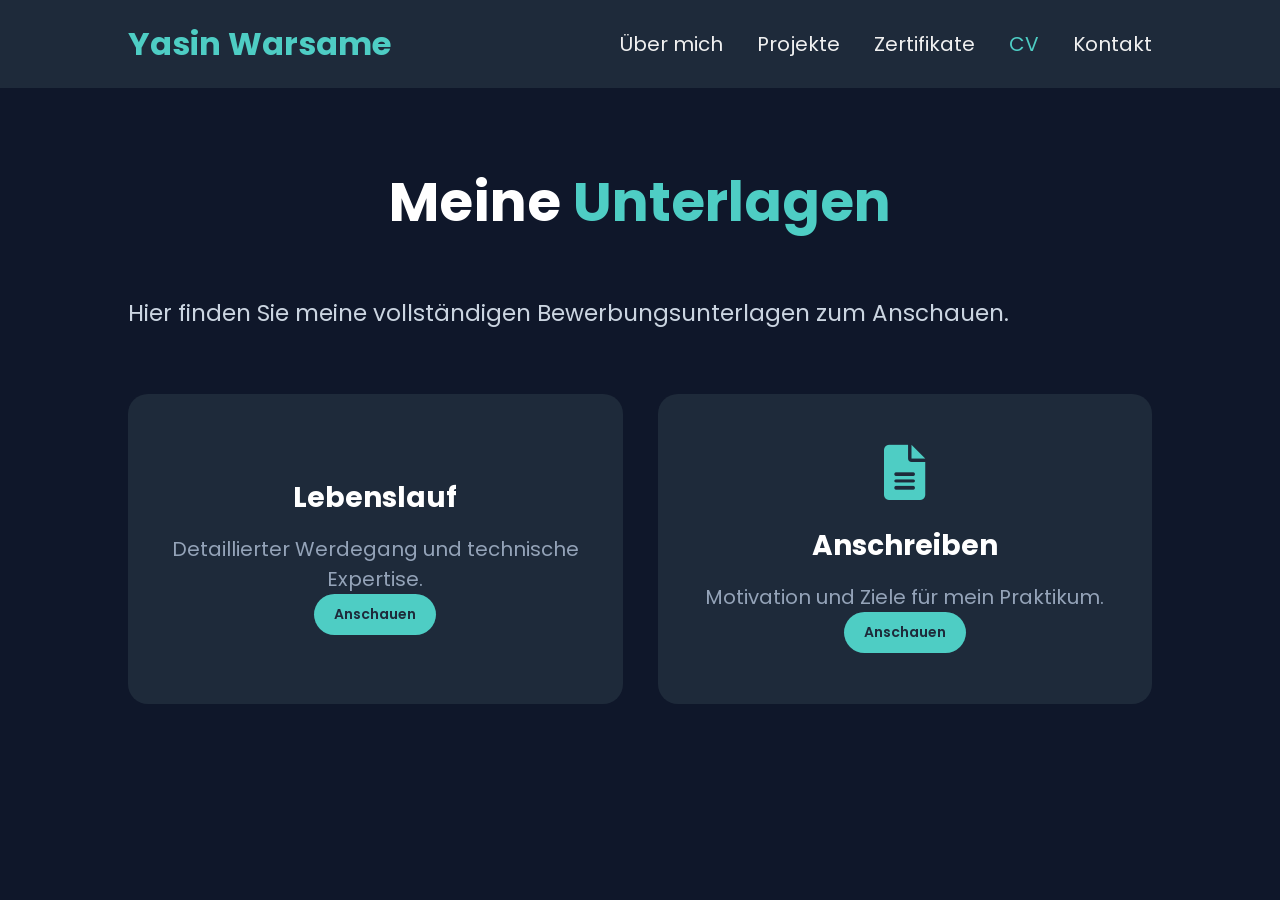
==== cv.html @ 6205dcb7 "profile foto, cv, coverlater, certificate attached" ====
<!DOCTYPE html>
<html lang="de">
<head>
    <meta charset="UTF-8">
    <meta name="viewport" content="width=device-width, initial-scale=1.0">
    <title>CV & Unterlagen | Yasin Warsame</title>
    <link rel="stylesheet" href="https://cdnjs.cloudflare.com/ajax/libs/font-awesome/6.0.0/css/all.min.css">
    <link rel="stylesheet" href="style.css">
</head>
<body>
    <header>
        <a href="index.html" class="logo">Yasin Warsame</a>
        <nav class="navigation">
            <a href="ueber-mich.html">Über mich</a>
            <a href="projekte.html">Projekte</a>
            <a href="zertifikate.html">Zertifikate</a>
            <a href="cv.html" style="color: #4ecdc4;">CV</a> <a href="index.html#contact">Kontakt</a>
        </nav>
    </header>

    <section class="about-page">
        <div class="container">
            <h2 class="section-title">Meine <span>Unterlagen</span></h2>
            
            <div class="about-intro">
                <p>Hier finden Sie meine vollständigen Bewerbungsunterlagen zum Anschauen.</p>
            </div>

            <div class="toolbox">
                <div class="skill-card">
                    <i class="fas fa-file-user"></i>
                    <h4>Lebenslauf</h4>
                    <p>Detaillierter Werdegang und technische Expertise.</p>
                    <a href="unterlage/lebenslauf.pdf" target="_blank" class="main-btn" style="font-size: 14px; padding: 10px 20px;">Anschauen</a>
                </div>

                <div class="skill-card">
                    <i class="fas fa-file-alt"></i>
                    <h4>Anschreiben</h4>
                    <p>Motivation und Ziele für mein Praktikum.</p>
                    <a href="unterlage/Anschreiben.pdf" target="_blank" class="main-btn" style="font-size: 14px; padding: 10px 20px;">Anschauen</a>
                </div>
            </div>
        </div>
    </section>
</body>
</html>
---- style.css ----
/* Schriftart von Google laden */
@import url('https://fonts.googleapis.com/css2?family=Poppins:wght@300;400;500;600;700&display=swap');

/* Grundeinstellungen für die gesamte Seite */
* {
    margin: 0;
    padding: 0;
    box-sizing: border-box;
    scroll-behavior: smooth;
    font-family: 'Poppins', sans-serif;
}

body {
    background-color: #0f172a; /* Dunkelblaues Design */
    color: white;
    overflow-x: hidden;
}

/* Header-Design */
header {
    background-color: #1e2a3a;
    width: 100%;
    position: fixed; 
    top: 0; left: 0;
    z-index: 999;
    display: flex;
    justify-content: space-between;
    align-items: center;
    padding: 20px 10%;
}

.logo {
    color: #4ecdc4; /* Türkis */
    font-size: 32px; /* Etwas größer */
    font-weight: 700;
    text-decoration: none;
}

.navigation a {
    color: #f0f0f0;
    text-decoration: none;
    font-size: 20px; /* Schrift vergrößert */
    margin-left: 30px;
    transition: 0.3s;
}

.navigation a:hover {
    color: #4ecdc4;
}

/* Hero Sektion (index.html) */
.main {
    width: 100%;
    min-height: 100vh;
    display: flex;
    align-items: center;
    justify-content: space-between;
    padding: 100px 10% 0 10%;
    gap: 60px;
}

/* Schriftgrößen im Hero-Bereich vergrößert */
.content h2 { font-size: 85px; font-weight: 700; line-height: 1.1; }
.content h2 span { color: #4ecdc4; }
.content h3 { font-size: 38px; color: #94a3b8; margin-bottom: 25px; }
.content p { font-size: 23px; color: #cbd5e1; line-height: 1.8; max-width: 750px; margin-bottom: 40px; }

/* Buttons */
.main-btn {
    background-color: #4ecdc4;
    color: #1e2a3a;
    text-decoration: none;
    font-weight: 600;
    font-size: 24px; /* Größerer Font für Buttons */
    padding: 18px 45px;
    border-radius: 50px;
    transition: 0.3s;
    display: inline-block;
}

.main-btn:hover {
    background-color: #ff6b6b; 
    color: white;
    transform: scale(1.05);
}

/* SOCIAL ICONS - Wiederhergestellt wie am Anfang (Groß & Weiß) */
.social-icons {
    margin-top: 35px;
    display: flex;
    gap: 35px;
}

.social-icons a {
    color: white;         /* Icons wieder weiß statt lila */
    font-size: 48px;      /* Große Icons wie im ersten Bild */
    transition: 0.3s;
    text-decoration: none;
}

.social-icons a:hover {
    color: #4ecdc4;       
    transform: translateY(-5px);
}

/* Foto-Design */
.foto-container img {
    width: 450px; /* Leicht vergrößert */
    border-radius: 20px;
    border: 4px solid #4ecdc4;
    box-shadow: 0 20px 50px rgba(0,0,0,0.5);
}

/* Unterseiten Design */
.about-page {
    padding: 160px 10% 80px 10%; 
    min-height: 100vh;
}

.section-title { font-size: 55px; text-align: center; margin-bottom: 50px; }
.section-title span { color: #4ecdc4; }

.about-intro h3 { font-size: 35px; color: #4ecdc4; margin-bottom: 20px; }
.about-intro p, .about-bottom p { font-size: 23px; line-height: 1.8; color: #cbd5e1; }

/* Skill-Cards */
.toolbox {
    display: grid;
    grid-template-columns: repeat(auto-fit, minmax(300px, 1fr));
    gap: 35px;
    margin: 60px 0;
}

.skill-card {
    background-color: #1e2a3a;
    padding: 50px 40px;
    border-radius: 20px;
    text-align: center;
    transition: 0.3s;
    border: 1px solid transparent;
}

.skill-card:hover {
    transform: translateY(-10px);
    border-color: #4ecdc4;
}

.skill-card i { font-size: 55px; color: #4ecdc4; margin-bottom: 25px; }
.skill-card h4 { font-size: 28px; margin-bottom: 15px; }
.skill-card p { font-size: 20px; color: #94a3b8; }

.about-bottom h3 { font-size: 32px; margin-bottom: 20px; }
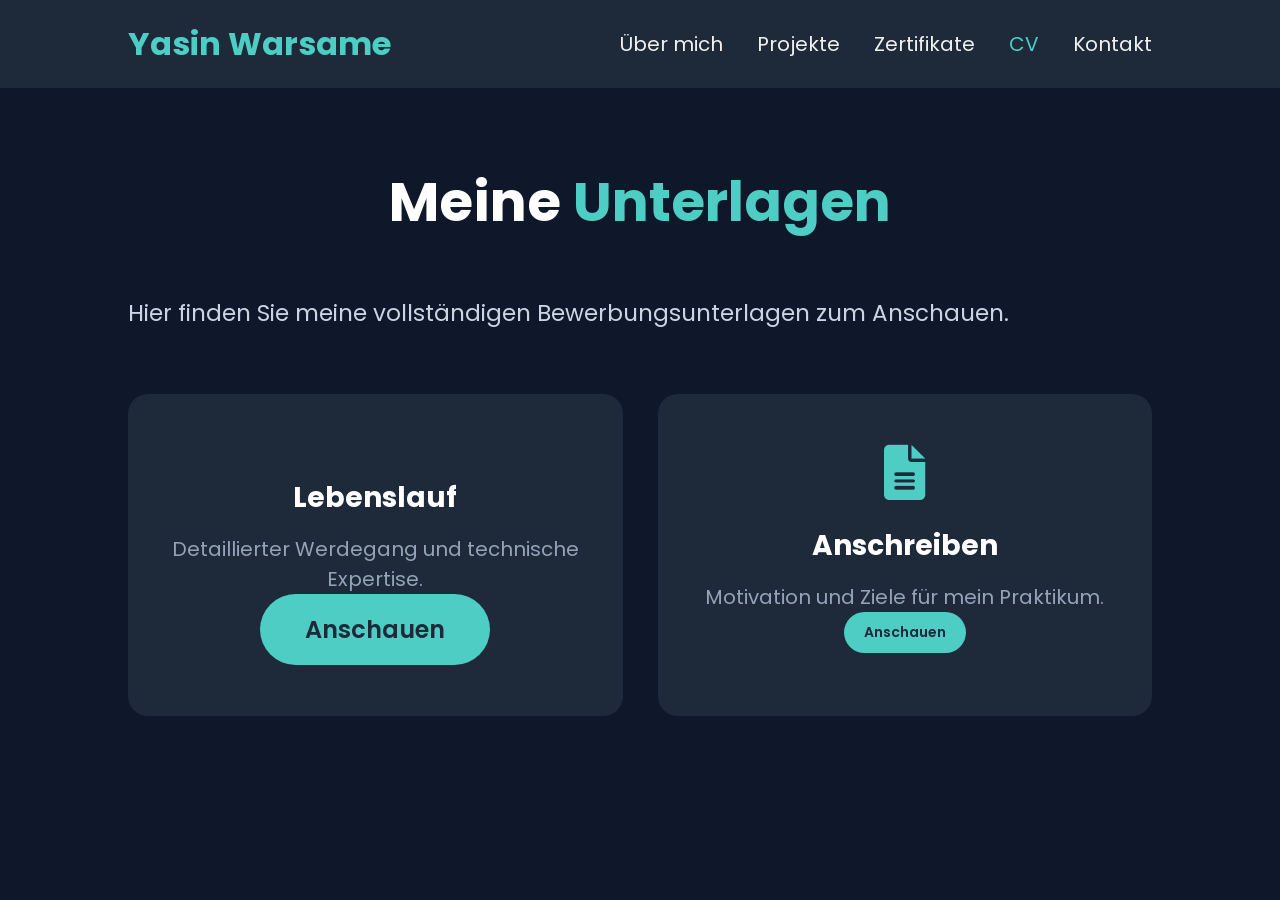
==== commit 9ff9227e: "Entferne private PDFs - Links sind jetzt auf Google Drive" ====
--- a/cv.html
+++ b/cv.html
@@ -31,14 +31,14 @@
                     <i class="fas fa-file-user"></i>
                     <h4>Lebenslauf</h4>
                     <p>Detaillierter Werdegang und technische Expertise.</p>
-                    <a href="unterlage/lebenslauf.pdf" target="_blank" class="main-btn" style="font-size: 14px; padding: 10px 20px;">Anschauen</a>
+                    <a href="https://drive.google.com/drive/u/0/folders/1n8Upli4mdDWH1a1zVn1XpIII0yL0zT8K" target="_blank" class="main-btn">Anschauen</a>
                 </div>
 
                 <div class="skill-card">
                     <i class="fas fa-file-alt"></i>
                     <h4>Anschreiben</h4>
                     <p>Motivation und Ziele für mein Praktikum.</p>
-                    <a href="unterlage/Anschreiben.pdf" target="_blank" class="main-btn" style="font-size: 14px; padding: 10px 20px;">Anschauen</a>
+                    <a href="https://drive.google.com/drive/u/0/folders/1n8Upli4mdDWH1a1zVn1XpIII0yL0zT8K" target="_blank" class="main-btn" style="font-size: 14px; padding: 10px 20px;">Anschauen</a>
                 </div>
             </div>
         </div>
--- a/style.css
+++ b/style.css
@@ -149,4 +149,4 @@
 .skill-card h4 { font-size: 28px; margin-bottom: 15px; }
 .skill-card p { font-size: 20px; color: #94a3b8; }
 
-.about-bottom h3 { font-size: 32px; margin-bottom: 20px; }+.about-bottom h3 { font-size: 32px; margin-bottom: 20px; }/* :vidoc 74a1347b-fa33-4550-a7ae-f8174d7d4019.mp4 */
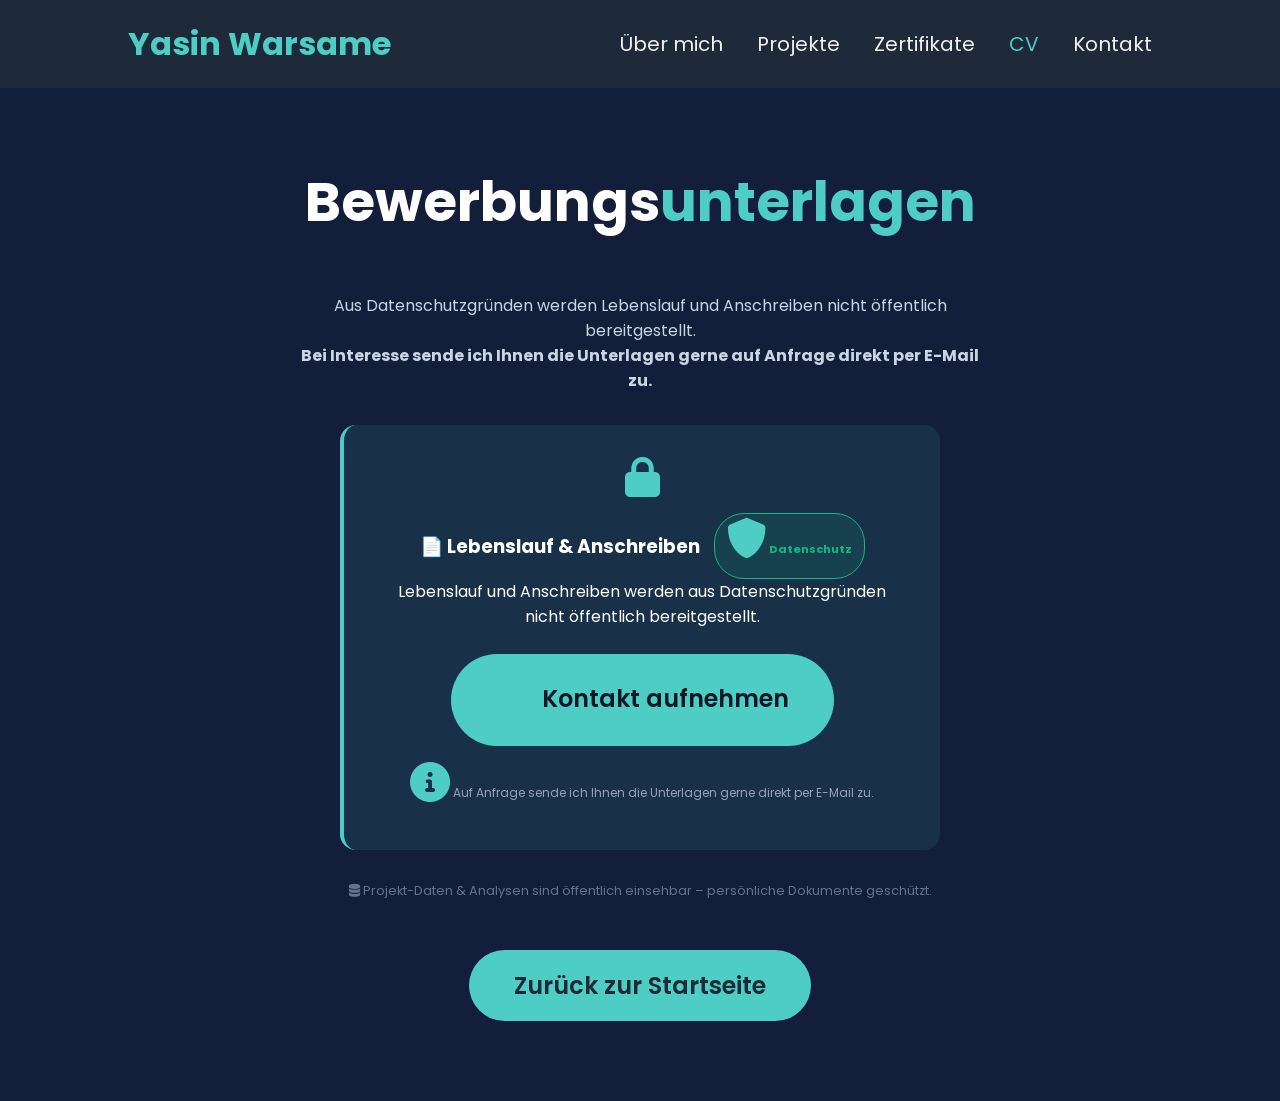
==== commit 8855193b: "Update, Projekt added" ====
--- a/cv.html
+++ b/cv.html
@@ -6,6 +6,40 @@
     <title>CV & Unterlagen | Yasin Warsame</title>
     <link rel="stylesheet" href="https://cdnjs.cloudflare.com/ajax/libs/font-awesome/6.0.0/css/all.min.css">
     <link rel="stylesheet" href="style.css">
+    <style>
+        .contact-note {
+            background: rgba(78, 205, 196, 0.1);
+            border-left: 4px solid #4ecdc4;
+            padding: 2rem;
+            border-radius: 16px;
+            margin-top: 2rem;
+            text-align: center;
+            max-width: 600px;
+            margin-left: auto;
+            margin-right: auto;
+        }
+        .contact-note i {
+            font-size: 2.5rem;
+            color: #4ecdc4;
+            margin-bottom: 1rem;
+        }
+        .secure-badge {
+            background: #10b98120;
+            border: 1px solid #10b981;
+            color: #10b981;
+            padding: 4px 12px;
+            border-radius: 30px;
+            font-size: 0.7rem;
+            display: inline-block;
+            margin-left: 10px;
+        }
+        .info-text {
+            text-align: center;
+            max-width: 700px;
+            margin: 0 auto 2rem auto;
+            color: #cbd5e1;
+        }
+    </style>
 </head>
 <body>
     <header>
@@ -14,32 +48,40 @@
             <a href="ueber-mich.html">Über mich</a>
             <a href="projekte.html">Projekte</a>
             <a href="zertifikate.html">Zertifikate</a>
-            <a href="cv.html" style="color: #4ecdc4;">CV</a> <a href="index.html#contact">Kontakt</a>
+            <a href="cv.html" style="color: #4ecdc4;">CV</a>
+            <a href="index.html#contact">Kontakt</a>
         </nav>
     </header>
 
     <section class="about-page">
         <div class="container">
-            <h2 class="section-title">Meine <span>Unterlagen</span></h2>
+            <h2 class="section-title">Bewerbungs<span>unterlagen</span></h2>
             
-            <div class="about-intro">
-                <p>Hier finden Sie meine vollständigen Bewerbungsunterlagen zum Anschauen.</p>
+            <div class="info-text">
+                <p>Aus Datenschutzgründen werden Lebenslauf und Anschreiben nicht öffentlich bereitgestellt.</p>
+                <p><strong>Bei Interesse sende ich Ihnen die Unterlagen gerne auf Anfrage direkt per E-Mail zu.</strong></p>
             </div>
 
-            <div class="toolbox">
-                <div class="skill-card">
-                    <i class="fas fa-file-user"></i>
-                    <h4>Lebenslauf</h4>
-                    <p>Detaillierter Werdegang und technische Expertise.</p>
-                    <a href="https://drive.google.com/drive/u/0/folders/1n8Upli4mdDWH1a1zVn1XpIII0yL0zT8K" target="_blank" class="main-btn">Anschauen</a>
-                </div>
+            <div class="contact-note">
+                <i class="fas fa-lock"></i>
+                <h3>📄 Lebenslauf & Anschreiben <span class="secure-badge"><i class="fas fa-shield-alt"></i> Datenschutz</span></h3>
+                <p>Lebenslauf und Anschreiben werden aus Datenschutzgründen</p>
+                <p>nicht öffentlich bereitgestellt.</p>
+                <br>
+                <a href="index.html#contact" class="main-btn" style="background: #4ecdc4; color: #0f172a;">
+                    <i class="fas fa-envelope"></i> Kontakt aufnehmen
+                </a>
+                <p style="font-size: 0.75rem; margin-top: 1rem; color: #94a3b8;">
+                    <i class="fas fa-info-circle"></i> Auf Anfrage sende ich Ihnen die Unterlagen gerne direkt per E-Mail zu.
+                </p>
+            </div>
 
-                <div class="skill-card">
-                    <i class="fas fa-file-alt"></i>
-                    <h4>Anschreiben</h4>
-                    <p>Motivation und Ziele für mein Praktikum.</p>
-                    <a href="https://drive.google.com/drive/u/0/folders/1n8Upli4mdDWH1a1zVn1XpIII0yL0zT8K" target="_blank" class="main-btn" style="font-size: 14px; padding: 10px 20px;">Anschauen</a>
-                </div>
+            <div style="text-align: center; margin-top: 2rem; font-size: 0.8rem; color: #64748b;">
+                <i class="fas fa-database"></i> Projekt-Daten & Analysen sind öffentlich einsehbar – persönliche Dokumente geschützt.
+            </div>
+
+            <div style="text-align: center; margin-top: 50px;">
+                <a href="index.html" class="main-btn">Zurück zur Startseite</a>
             </div>
         </div>
     </section>
--- a/style.css
+++ b/style.css
@@ -1,3 +1,7 @@
+/* ============================================================
+   DEIN ORIGINALER CODE (UNVERÄNDERT)
+   ============================================================ */
+
 /* Schriftart von Google laden */
 @import url('https://fonts.googleapis.com/css2?family=Poppins:wght@300;400;500;600;700&display=swap');
 
@@ -11,7 +15,7 @@
 }
 
 body {
-    background-color: #0f172a; /* Dunkelblaues Design */
+    background-color: #121e3a; /* Dunkelblaues Design */
     color: white;
     overflow-x: hidden;
 }
@@ -149,4 +153,74 @@
 .skill-card h4 { font-size: 28px; margin-bottom: 15px; }
 .skill-card p { font-size: 20px; color: #94a3b8; }
 
-.about-bottom h3 { font-size: 32px; margin-bottom: 20px; }/* :vidoc 74a1347b-fa33-4550-a7ae-f8174d7d4019.mp4 */+.about-bottom h3 { font-size: 32px; margin-bottom: 20px; }
+
+/* ============================================================
+   NEUER TEIL FÜR DIE PROJEKTE (HINZUGEFÜGT)
+   ============================================================ */
+
+.projects-grid {
+    display: grid;
+    grid-template-columns: repeat(auto-fit, minmax(350px, 1fr));
+    gap: 30px;
+    margin-top: 50px;
+}
+
+.project-card {
+    background-color: #1e2a3a;
+    border-radius: 15px;
+    overflow: hidden;
+    border: 1px solid rgba(78, 205, 196, 0.2);
+    transition: 0.3s;
+}
+
+.project-card:hover {
+    transform: translateY(-10px);
+    border-color: #4ecdc4;
+    box-shadow: 0 10px 30px rgba(0,0,0,0.3);
+}
+
+.project-content {
+    padding: 30px;
+}
+
+.tech-tag {
+    color: #4ecdc4;
+    font-size: 14px;
+    font-weight: 600;
+    text-transform: uppercase;
+    letter-spacing: 1px;
+    display: block;
+    margin-bottom: 10px;
+}
+
+.project-content h4 {
+    font-size: 24px;
+    margin-bottom: 15px;
+}
+
+.project-content p {
+    font-size: 16px;
+    color: #94a3b8;
+    line-height: 1.6;
+    margin-bottom: 25px;
+}
+
+.project-links {
+    display: flex;
+    gap: 20px;
+}
+
+.project-links a {
+    color: white;
+    text-decoration: none;
+    font-size: 16px;
+    display: flex;
+    align-items: center;
+    gap: 8px;
+    transition: 0.3s;
+}
+
+.project-links a:hover {
+    color: #4ecdc4;
+}
